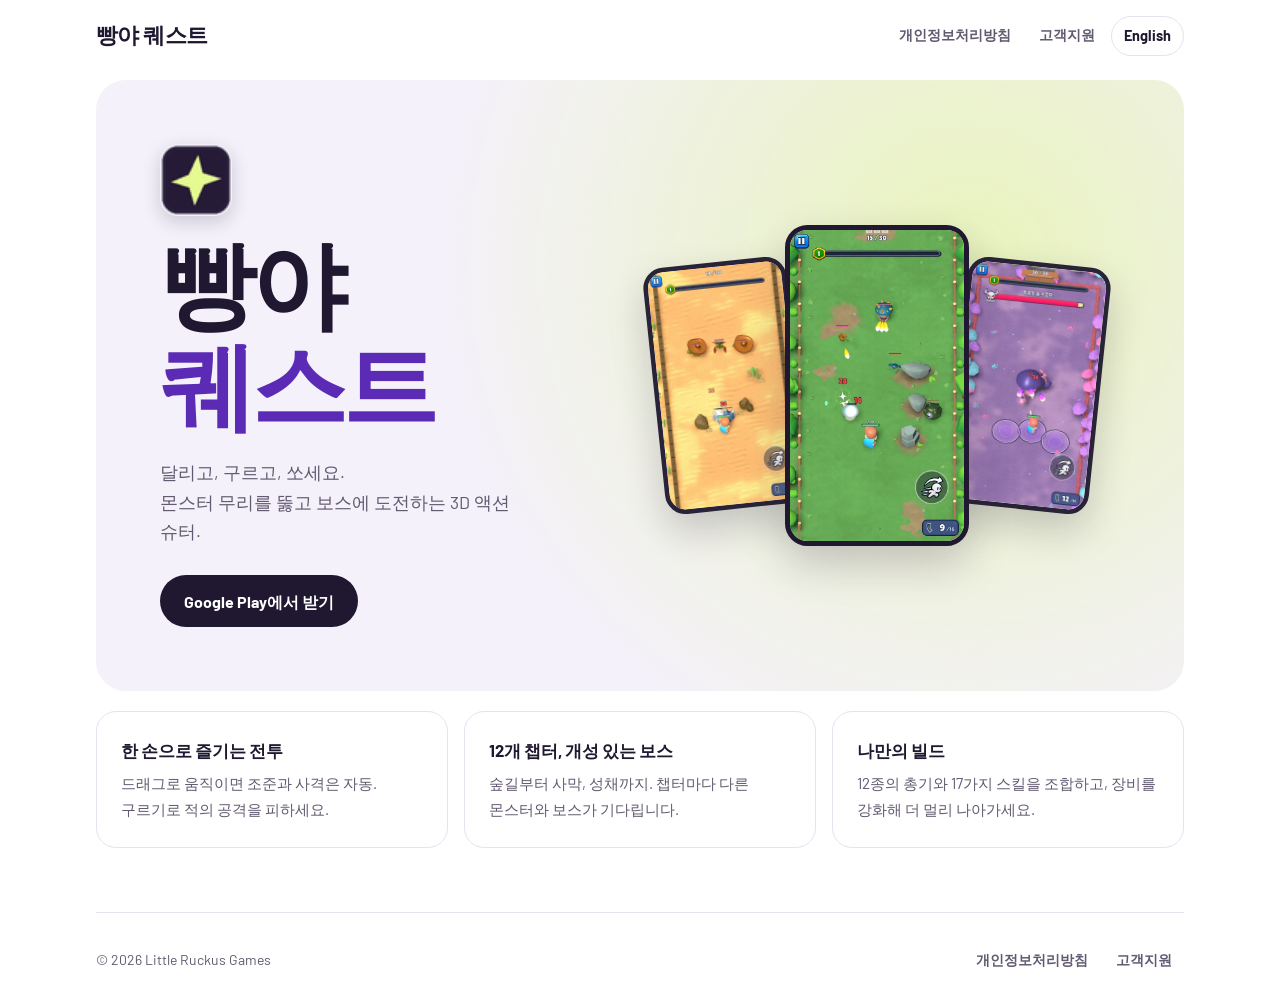
==== ko/index.html @ d0fb1a33 "Add Pew & Go website English home, Korean home (/ko/, 빵야 퀘스트), bilingual privacy policy and support " ====
<!doctype html>
<html lang="ko">
<head>
  <meta charset="utf-8">
  <meta name="viewport" content="width=device-width, initial-scale=1">
  <meta name="description" content="몬스터 무리를 돌파하고 보스에 도전하는 3D 액션 슈터, 빵야 퀘스트.">
  <link rel="canonical" href="https://pewandgo.mogako.xyz/ko/">
  <link rel="alternate" hreflang="en" href="https://pewandgo.mogako.xyz/">
  <link rel="alternate" hreflang="ko" href="https://pewandgo.mogako.xyz/ko/">
  <link rel="icon" href="../assets/icon.png" type="image/png">
  <link rel="stylesheet" href="../assets/site.css">
  <title>빵야 퀘스트</title>
</head>
<body>
  <header class="site-header wrap">
    <a class="wordmark wordmark-ko" href="./">빵야 퀘스트</a>
    <nav class="site-nav" aria-label="주 메뉴">
      <a href="../privacy/#ko">개인정보처리방침</a>
      <a href="../support/#ko">고객지원</a>
      <a class="lang-link" href="../" lang="en" hreflang="en">English</a>
    </nav>
  </header>

  <main class="wrap" id="main">
    <section class="hero" aria-labelledby="game-title">
      <div class="hero-copy">
        <img class="app-icon" src="../assets/icon.png" width="88" height="88" alt="">
        <h1 class="game-title game-title-ko" id="game-title">빵야 <span>퀘스트</span></h1>
        <p class="hero-lead">달리고, 구르고, 쏘세요.<br>몬스터 무리를 뚫고 보스에 도전하는 3D 액션 슈터.</p>
        <a class="button" href="https://play.google.com/store/apps/details?id=com.littleruckus.pewandgo&amp;hl=ko">
          Google Play에서 받기
        </a>
      </div>

      <div class="hero-screens" aria-hidden="true">
        <img class="screen screen-side" src="../assets/gameplay/cactus-dunes.webp" width="540" height="960" alt="">
        <img class="screen screen-main" src="../assets/gameplay/monster-trail.webp" width="540" height="960" alt="">
        <img class="screen screen-side" src="../assets/gameplay/amber-woods.webp" width="540" height="960" alt="">
      </div>
    </section>

    <section class="features" aria-label="게임 특징">
      <article class="feature">
        <h2>한 손으로 즐기는 전투</h2>
        <p>드래그로 움직이면 조준과 사격은 자동. 구르기로 적의 공격을 피하세요.</p>
      </article>
      <article class="feature">
        <h2>12개 챕터, 개성 있는 보스</h2>
        <p>숲길부터 사막, 성채까지. 챕터마다 다른 몬스터와 보스가 기다립니다.</p>
      </article>
      <article class="feature">
        <h2>나만의 빌드</h2>
        <p>12종의 총기와 17가지 스킬을 조합하고, 장비를 강화해 더 멀리 나아가세요.</p>
      </article>
    </section>
  </main>

  <footer class="site-footer wrap">
    <p>© 2026 <span lang="en">Little Ruckus Games</span></p>
    <nav class="site-nav" aria-label="하단 메뉴">
      <a href="../privacy/#ko">개인정보처리방침</a>
      <a href="../support/#ko">고객지원</a>
    </nav>
  </footer>
</body>
</html>
---- assets/site.css ----
@font-face {
  font-family: Barlow;
  src: url("fonts/barlow-regular.woff2") format("woff2");
  font-weight: 400;
  font-display: swap;
}

@font-face {
  font-family: Barlow;
  src: url("fonts/barlow-bold.woff2") format("woff2");
  font-weight: 700;
  font-display: swap;
}

@font-face {
  font-family: "Barlow Condensed";
  src: url("fonts/barlow-condensed-black-italic.woff2") format("woff2");
  font-style: italic;
  font-weight: 900;
  font-display: swap;
}

:root {
  color-scheme: light;
  --ink: #1f1830;
  --muted: #625a70;
  --bg: #ffffff;
  --soft: #f4f1fa;
  --line: #e7e2ef;
  --accent: #5b2bb5;
  --lime: #dff58a;
  --display: "Barlow Condensed", "Arial Narrow", sans-serif;
  --radius: 1.25rem;
}

*,
*::before,
*::after {
  box-sizing: border-box;
}

body {
  display: flex;
  flex-direction: column;
  min-height: 100vh;
  margin: 0;
  background: var(--bg);
  color: var(--ink);
  font: 1rem / 1.7 Barlow, "Pretendard", "Malgun Gothic", "Apple SD Gothic Neo", sans-serif;
  word-break: keep-all;
  overflow-wrap: anywhere;
  -webkit-font-smoothing: antialiased;
}

h1, h2, h3, p, ul {
  margin: 0;
}

img {
  display: block;
  max-width: 100%;
  height: auto;
}

a {
  color: var(--accent);
  text-underline-offset: 0.2em;
}

a:focus-visible {
  outline: 2px solid var(--accent);
  outline-offset: 3px;
  border-radius: 0.25rem;
}

.wrap {
  width: min(100% - 2.5rem, 68rem);
  margin-inline: auto;
}

/* Header / footer */

.site-header,
.site-footer {
  display: flex;
  align-items: center;
  justify-content: space-between;
  flex-wrap: wrap;
  gap: 0.5rem 1rem;
}

.site-header {
  min-height: 4.5rem;
}

.wordmark {
  color: var(--ink);
  font: italic 900 1.6rem / 1 var(--display);
  text-decoration: none;
  text-transform: uppercase;
  letter-spacing: -0.01em;
}

.wordmark-ko {
  font: 900 1.35rem / 1 "Pretendard", "Malgun Gothic", "Apple SD Gothic Neo", sans-serif;
  letter-spacing: -0.04em;
}

.site-nav {
  display: flex;
  flex-wrap: wrap;
  gap: 0.25rem;
}

.site-nav .lang-link {
  border: 1px solid var(--line);
  color: var(--ink);
}

.site-nav a {
  padding: 0.45rem 0.75rem;
  border-radius: 999px;
  color: var(--muted);
  font-size: 0.9rem;
  font-weight: 700;
  text-decoration: none;
}

.site-nav a:hover,
.site-nav a[aria-current="page"] {
  background: var(--soft);
  color: var(--ink);
}

.site-footer {
  margin-top: auto;
  padding-block: 1.75rem;
  border-top: 1px solid var(--line);
}

.site-footer p {
  color: var(--muted);
  font-size: 0.875rem;
}

.site-footer .site-nav a {
  font-size: 0.85rem;
}

/* Home */

.hero {
  display: grid;
  grid-template-columns: 1fr 1.1fr;
  align-items: center;
  gap: 2rem;
  margin-top: 0.5rem;
  padding: clamp(2rem, 5vw, 4rem);
  border-radius: calc(var(--radius) * 1.5);
  background:
    radial-gradient(circle at 80% 30%, rgb(223 245 138 / 0.55), transparent 55%),
    var(--soft);
  overflow: hidden;
}

.app-icon {
  width: 4.5rem;
  height: 4.5rem;
  margin-bottom: 1.25rem;
  border-radius: 1.1rem;
  box-shadow: 0 6px 18px rgb(31 24 48 / 0.18);
}

.game-title {
  font: italic 900 clamp(4rem, 9vw, 7.5rem) / 0.85 var(--display);
  letter-spacing: -0.02em;
  text-transform: uppercase;
}

.game-title span {
  color: var(--accent);
}

.game-title-ko {
  font: 900 clamp(3.4rem, 7.5vw, 6rem) / 1.05 "Pretendard", "Malgun Gothic", "Apple SD Gothic Neo", sans-serif;
  letter-spacing: -0.05em;
}

.hero-lead {
  max-width: 24rem;
  margin-top: 1.25rem;
  color: var(--muted);
  font-size: 1.1rem;
}

.button {
  display: inline-flex;
  align-items: center;
  min-height: 3.25rem;
  margin-top: 1.75rem;
  padding: 0 1.5rem;
  border-radius: 999px;
  background: var(--ink);
  color: #fff;
  font-weight: 700;
  text-decoration: none;
  transition: transform 0.15s ease, background 0.15s ease;
}

.button:hover {
  background: var(--accent);
  transform: translateY(-1px);
}

.hero-screens {
  display: flex;
  align-items: center;
  justify-content: center;
}

.screen {
  width: 32%;
  border: 5px solid var(--ink);
  border-radius: 1.4rem;
  background: var(--ink);
  box-shadow: 0 18px 40px rgb(31 24 48 / 0.22);
}

.screen-main {
  position: relative;
  z-index: 1;
  width: 38%;
}

.screen-side {
  opacity: 0.95;
}

.screen-side:first-child {
  transform: translateX(12%) rotate(-6deg) scale(0.92);
}

.screen-side:last-child {
  transform: translateX(-12%) rotate(6deg) scale(0.92);
}

.features {
  display: grid;
  grid-template-columns: repeat(3, 1fr);
  gap: 1rem;
  margin-block: 1.25rem 4rem;
}

.feature {
  padding: 1.5rem;
  border: 1px solid var(--line);
  border-radius: var(--radius);
}

.feature h2 {
  margin-bottom: 0.4rem;
  font-size: 1.05rem;
}

.feature p {
  color: var(--muted);
  font-size: 0.95rem;
}

/* Text pages */

.page {
  max-width: 44rem;
  padding-block: 2.5rem 4.5rem;
}

.page-head {
  padding-bottom: 1.75rem;
  border-bottom: 1px solid var(--line);
}

.page-head h1 {
  font-size: clamp(1.9rem, 5vw, 2.5rem);
  line-height: 1.2;
  letter-spacing: -0.03em;
}

.page-head p {
  margin-top: 0.5rem;
  color: var(--muted);
}

.lang-switch {
  display: flex;
  gap: 0.5rem;
  margin-top: 1.25rem;
}

.lang-switch a {
  padding: 0.35rem 0.9rem;
  border: 1px solid var(--line);
  border-radius: 999px;
  color: var(--ink);
  font-size: 0.875rem;
  font-weight: 700;
  text-decoration: none;
}

.lang-switch a:hover {
  border-color: var(--accent);
  color: var(--accent);
}

.prose > section {
  padding-top: 2rem;
}

.prose > section + section {
  margin-top: 2.5rem;
  border-top: 1px solid var(--line);
}

.prose h2 {
  margin-top: 1.75rem;
  margin-bottom: 0.5rem;
  font-size: 1.2rem;
  letter-spacing: -0.01em;
}

.prose section > h2:first-child,
.prose .section-title {
  margin-top: 0;
}

.prose .section-title {
  font-size: 1.5rem;
}

.prose h3 {
  margin-top: 1.5rem;
  margin-bottom: 0.4rem;
  font-size: 1.05rem;
}

.prose p + p {
  margin-top: 0.6rem;
}

.prose p,
.prose li {
  color: #3b3448;
}

.prose ul {
  margin-top: 0.6rem;
  padding-left: 1.2rem;
}

.prose li + li {
  margin-top: 0.25rem;
}

.contact-card {
  display: flex;
  flex-direction: column;
  gap: 0.15rem;
  padding: 1.25rem 1.5rem;
  border-radius: var(--radius);
  background: var(--soft);
  color: var(--ink);
  text-decoration: none;
  transition: background 0.15s ease;
}

.contact-card:hover {
  background: #ebe5f6;
}

.contact-label {
  color: var(--muted);
  font-size: 0.85rem;
  font-weight: 700;
}

.contact-value {
  color: var(--accent);
  font-size: 1.2rem;
  font-weight: 700;
}

@media (max-width: 48rem) {
  .wrap {
    width: calc(100% - 2rem);
  }

  .hero {
    grid-template-columns: 1fr;
    padding: 2rem 1.5rem 1.5rem;
    text-align: center;
  }

  .app-icon {
    margin-inline: auto;
  }

  .hero-lead {
    margin-inline: auto;
  }

  .hero-screens {
    margin-top: 0.5rem;
  }

  .features {
    grid-template-columns: 1fr;
    margin-bottom: 3rem;
  }

  .site-nav a {
    padding-inline: 0.6rem;
  }
}
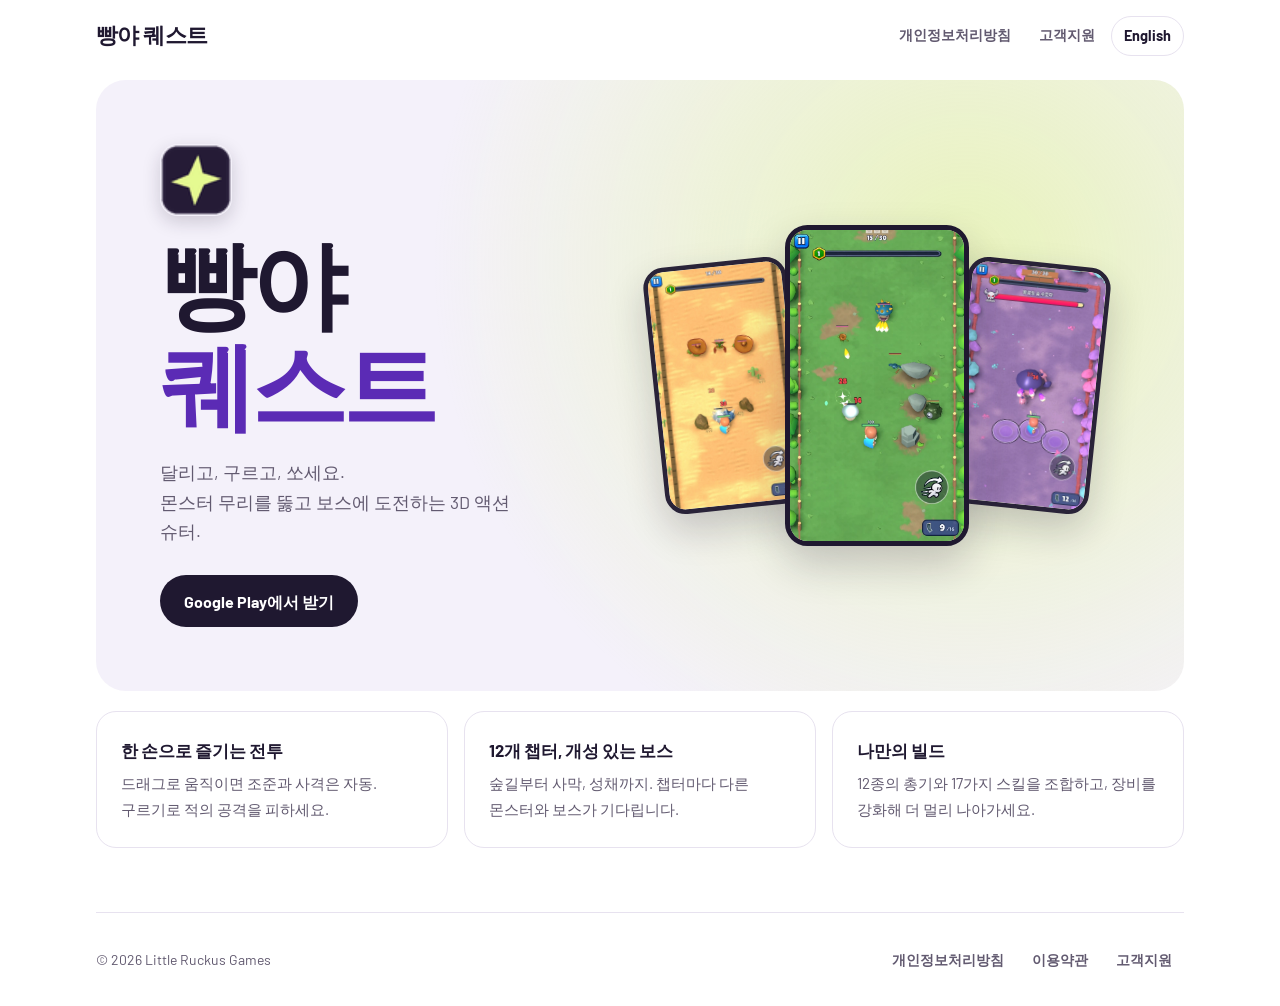
==== commit d68d1d84: "Publish bilingual Pew & Go terms of service" ====
--- a/ko/index.html
+++ b/ko/index.html
@@ -59,6 +59,7 @@
     <p>© 2026 <span lang="en">Little Ruckus Games</span></p>
     <nav class="site-nav" aria-label="하단 메뉴">
       <a href="../privacy/#ko">개인정보처리방침</a>
+      <a href="../terms/#ko">이용약관</a>
       <a href="../support/#ko">고객지원</a>
     </nav>
   </footer>
